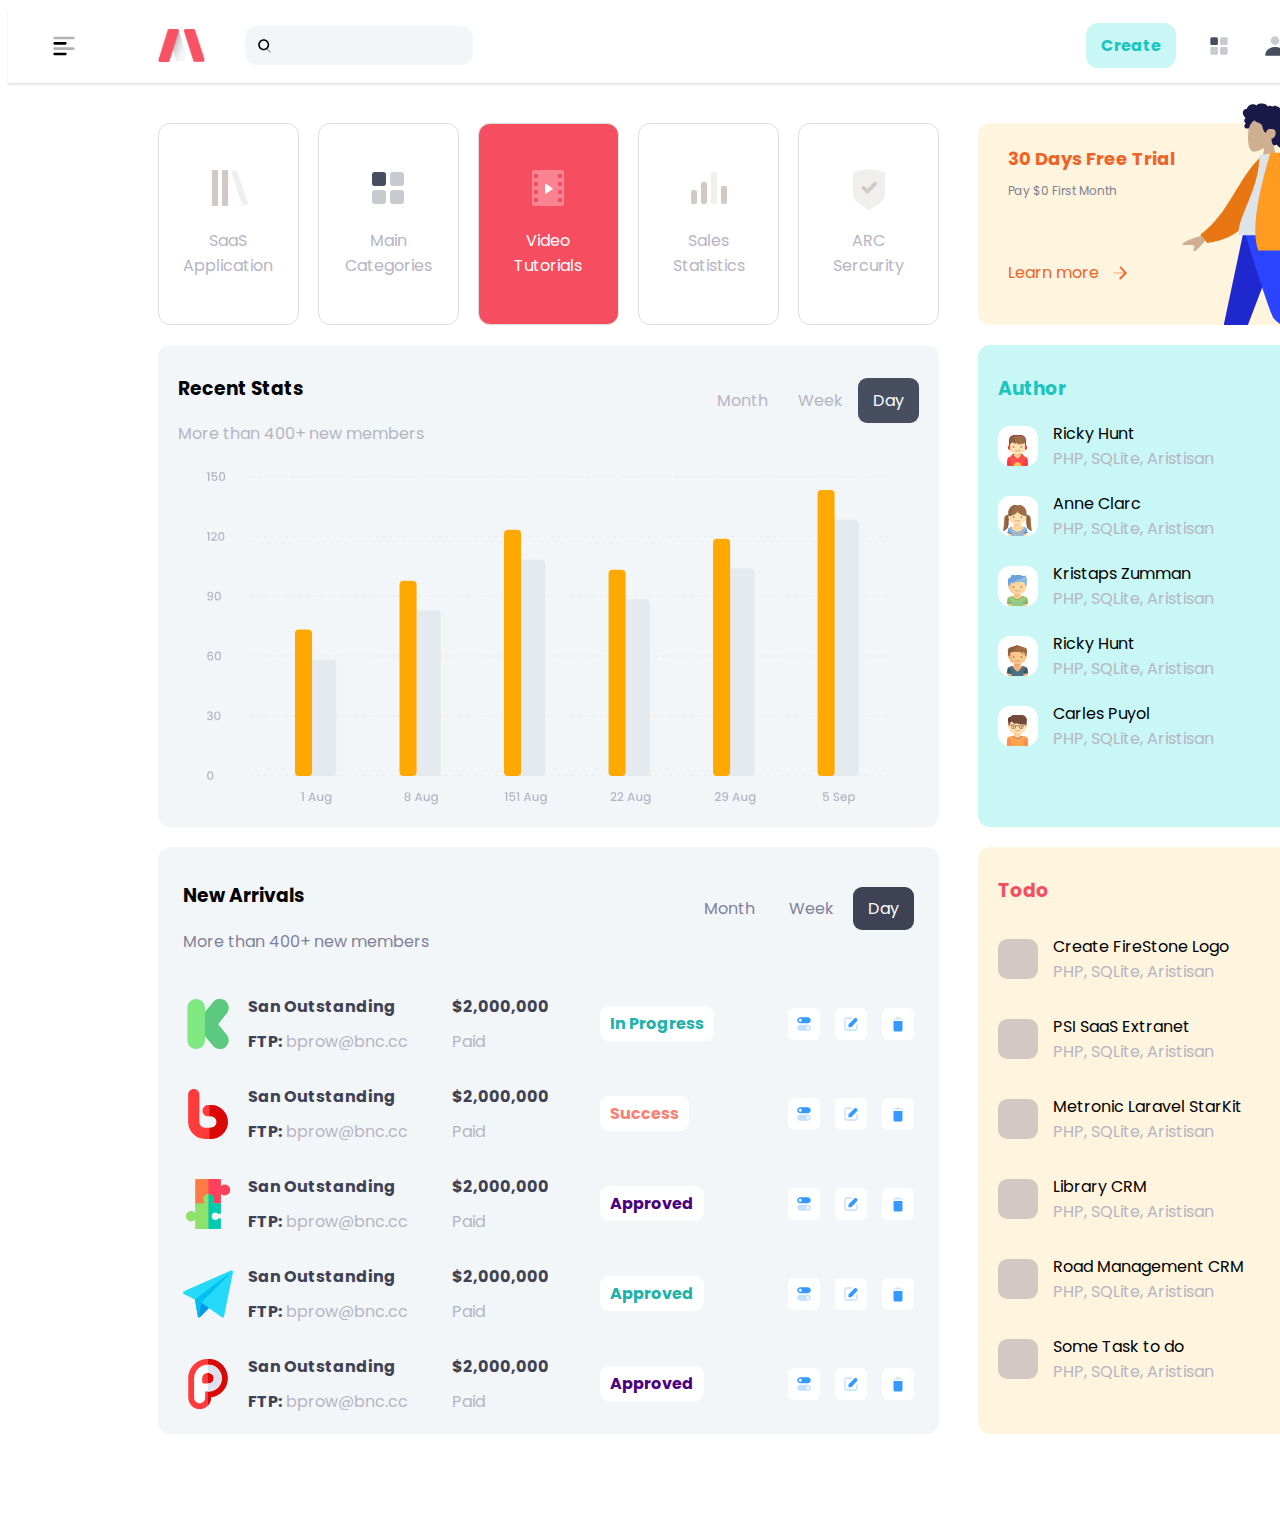
==== demo18/Demo18.html @ f14ca476 "first commit" ====
<html lang="en">

<head>
    <meta charset="UTF-8">
    <meta http-equiv="X-UA-Compatible" content="IE=edge">
    <meta name="viewport" content="width=device-width, initial-scale=1.0">
    <title>Document</title>
    <link rel="stylesheet" href="assets/style/pre.css">
    <link href='https://fonts.googleapis.com/css?family=Poppins' rel='stylesheet'>
    <link rel="stylesheet" href="assets/style/style.css">
</head>

<body>
    <div id="app">
        <header class="top-bar">
            <a href="" class="top-bar-toggle">
                <img src="assets/img/Align-left.svg" alt="">
            </a>
            <div class="top-bar-feature">
                <div class="top-bar-feature-left">
                    <a href="#" class="top-bar-feature-left-logo">
                        <img src="assets/img/Logo 1.svg" alt="">
                    </a>
                    <div class="top-bar-feature-left-searchbox">
                        <img src="assets/img/Search.svg" alt="">
                        <input type="search">
                    </div>
                </div>
                <div class="top-bar-feature-right">
                    <a href="#" class="top-bar-feature-right-create-button">Create</a>
                    <a href="#" class="top-bar-feature-right-icon">
                        <img src="assets/img/Layout-4-blocks.svg" alt="">
                    </a>
                    <a href="#" class="top-bar-feature-right-icon">
                        <img src="assets/img/User.svg" alt="">
                    </a>
                    <a href="#" class="top-bar-feature-right-number">
                        3
                    </a>
                </div>

            </div>
        </header>
        <div class="main">
            <div class="main-category">
                <div class="main-category-left">
                    <div class="main-category-left-item">
                        <img src="assets/img/Library.svg" alt="">
                        <p>SaaS <br> Application </p>
                    </div>
                    <div class="main-category-left-item">
                        <img src="assets/img/Layout-4-blocks.svg" alt="">
                        <p>Main <br> Categories </p>
                    </div>
                    <div class="main-category-left-item main-category-left-item-video">
                        <img src="assets/img/Movie.svg" alt="">
                        <p>Video <br> Tutorials </p>
                    </div>
                    <div class="main-category-left-item">
                        <img src="assets/img/Equalizer.svg" alt="">
                        <p>Sales<br> Statistics</p>
                    </div>
                    <div class="main-category-left-item">
                        <img src="assets/img/Shield-check.svg" alt="">
                        <p>ARC <br> Sercurity </p>
                    </div>
                </div>
                <div class="main-category-right">
                    <div class="main-category-right-img">
                        <img class="main-category-right-img-standing" src="assets/img/standing-23.svg" alt="">
                        <img class="main-category-right-img-bottom" src="assets/img/Skinny Jeans Walk.svg" alt="">
                    </div>
                    <h1>30 Days Free Trial</h1>
                    <p>Pay $0 First Month</p>
                    <a class="main-category-right-button" href="">
                        <span>
                        Learn more
                        </span>
                        <img src="assets/img/Arrow-right.svg" alt="">
                    </a>
                </div>
            </div>
            <div class="main-stats">
                <div class="main-stats-left">
                    <div class="main-stats-left-heading">
                        <div class="main-stats-left-heading-title">
                            <h3>Recent Stats</h3>
                            <span>More than 400+ new members</span>
                        </div>
                        <div class="main-stats-left-heading-button-group">
                            <button>Month</button>
                            <button>Week</button>
                            <button class="active">Day</button>
                        </div>
                    </div>
                    <div class="main-stats-left-chart">
                        <img src="assets/img/Chart.svg" alt="">
                    </div>
                </div>
                <div class="main-stats-right">
                    <div class="main-stats-right-heading">
                        <h3>Author</h3>
                        <button class="main-stats-right-heading-button">
                            <img src="assets/img/Dots.svg" alt="">
                        </button>
                    </div>
                    <a class="main-stats-right-item">
                        <img src="assets/img/stats-Icon.svg" alt="">
                        <div class="main-stats-right-item-content">
                            <p>Ricky Hunt</p>
                            <span>PHP, SQLite, Aristisan</span>
                        </div>
                    </a>
                    <a class="main-stats-right-item">
                        <img src="assets/img/stats-Icon1.svg" alt="">
                        <div class="main-stats-right-item-content">
                            <p>Anne Clarc</p>
                            <span>PHP, SQLite, Aristisan</span>
                        </div>
                    </a>
                    <a class="main-stats-right-item">
                        <img src="assets/img/stats-Icon2.svg" alt="">
                        <div class="main-stats-right-item-content">
                            <p>Kristaps Zumman</p>
                            <span>PHP, SQLite, Aristisan</span>
                        </div>
                    </a>
                    <a class="main-stats-right-item">
                        <img src="assets/img/stats-Icon3.svg" alt="">
                        <div class="main-stats-right-item-content">
                            <p>Ricky Hunt</p>
                            <span>PHP, SQLite, Aristisan</span>
                        </div>
                    </a>
                    <a class="main-stats-right-item">
                        <img src="assets/img/stats-Icon4.svg" alt="">
                        <div class="main-stats-right-item-content">
                            <p>Carles Puyol</p>
                            <span>PHP, SQLite, Aristisan</span>
                        </div>
                    </a>
                </div>
            </div>
            <div class="main-arrivals">
                <div class="main-arrivals-left">
                    <div class="main-arrivals-left-heading">
                        <div class="main-arrivals-left-heading-title">
                            <h3>New Arrivals</h3>
                            <span>More than 400+ new members</span>
                        </div>
                        <div class="main-arrivals-left-heading-button">
                            <a href="#">
                                Month
                            </a>
                            <a href="#">
                                Week
                            </a>
                            <a class="active" href="#">
                                Day
                            </a>
                        </div>
                    </div>
                    <div class="main-arrivals-left-item">
                        <div class="main-arrivals-left-item-left">
                            <img src="assets/img/arrivals-1.svg" alt="">
                            <div class="main-arrivals-left-item-left-text">
                                <p>San Outstanding</p>
                                <span><strong>FTP:</strong> bprow@bnc.cc</span>
                            </div>
                            <div class="main-arrivals-left-item-left-price">
                                <p>$2,000,000</p>
                                <span>Paid</span>
                            </div>
                        </div>
                        <div class="main-arrivals-left-item-right">
                            <a style="color:lightseagreen;" class="main-arrivals-left-item-right-button" href="">
                                In Progress
                            </a>
                            <a href="#" class="main-arrivals-left-item-right-icon">
                                <img src="assets/img/Settings.svg" alt="">
                            </a>
                            <a href="#" class="main-arrivals-left-item-right-icon">
                                <img src="assets/img/Write.svg" alt="">
                            </a>
                            <a href="#" class="main-arrivals-left-item-right-icon">
                                <img src="assets/img/Trash.svg" alt="">
                            </a>
                        </div>
                    </div>
                    <div class="main-arrivals-left-item">
                        <div class="main-arrivals-left-item-left">
                            <img src="assets/img/arrivals-2.svg" alt="">
                            <div class="main-arrivals-left-item-left-text">
                                <p>San Outstanding</p>
                                <span><strong>FTP:</strong> bprow@bnc.cc</span>
                            </div>
                            <div class="main-arrivals-left-item-left-price">
                                <p>$2,000,000</p>
                                <span>Paid</span>
                            </div>
                        </div>
                        <div class="main-arrivals-left-item-right">
                            <a style="color:salmon;" class="main-arrivals-left-item-right-button" href="">
                                Success
                            </a>
                            <a href="#" class="main-arrivals-left-item-right-icon">
                                <img src="assets/img/Settings.svg" alt="">
                            </a>
                            <a href="#" class="main-arrivals-left-item-right-icon">
                                <img src="assets/img/Write.svg" alt="">
                            </a>
                            <a href="#" class="main-arrivals-left-item-right-icon">
                                <img src="assets/img/Trash.svg" alt="">
                            </a>
                        </div>
                    </div>
                    <div class="main-arrivals-left-item">
                        <div class="main-arrivals-left-item-left">
                            <img src="assets/img/arrivals-3.svg" alt="">
                            <div class="main-arrivals-left-item-left-text">
                                <p>San Outstanding</p>
                                <span><strong>FTP:</strong> bprow@bnc.cc</span>
                            </div>
                            <div class="main-arrivals-left-item-left-price">
                                <p>$2,000,000</p>
                                <span>Paid</span>
                            </div>
                        </div>
                        <div class="main-arrivals-left-item-right">
                            <a class="main-arrivals-left-item-right-button" href="">
                                Approved
                            </a>
                            <a href="#" class="main-arrivals-left-item-right-icon">
                                <img src="assets/img/Settings.svg" alt="">
                            </a>
                            <a href="#" class="main-arrivals-left-item-right-icon">
                                <img src="assets/img/Write.svg" alt="">
                            </a>
                            <a href="#" class="main-arrivals-left-item-right-icon">
                                <img src="assets/img/Trash.svg" alt="">
                            </a>
                        </div>
                    </div>
                    <div class="main-arrivals-left-item">
                        <div class="main-arrivals-left-item-left">
                            <img src="assets/img/arrivals-4.svg" alt="">
                            <div class="main-arrivals-left-item-left-text">
                                <p>San Outstanding</p>
                                <span><strong>FTP:</strong> bprow@bnc.cc</span>
                            </div>
                            <div class="main-arrivals-left-item-left-price">
                                <p>$2,000,000</p>
                                <span>Paid</span>
                            </div>
                        </div>
                        <div class="main-arrivals-left-item-right">
                            <a style="color:lightseagreen;" class="main-arrivals-left-item-right-button" href="">
                                Approved
                            </a>
                            <a href="#" class="main-arrivals-left-item-right-icon">
                                <img src="assets/img/Settings.svg" alt="">
                            </a>
                            <a href="#" class="main-arrivals-left-item-right-icon">
                                <img src="assets/img/Write.svg" alt="">
                            </a>
                            <a href="#" class="main-arrivals-left-item-right-icon">
                                <img src="assets/img/Trash.svg" alt="">
                            </a>
                        </div>
                    </div>
                    <div class="main-arrivals-left-item">
                        <div class="main-arrivals-left-item-left">
                            <img src="assets/img/arrivals-5.svg" alt="">
                            <div class="main-arrivals-left-item-left-text">
                                <p>San Outstanding</p>
                                <span><strong>FTP:</strong> bprow@bnc.cc</span>
                            </div>
                            <div class="main-arrivals-left-item-left-price">
                                <p>$2,000,000</p>
                                <span>Paid</span>
                            </div>
                        </div>
                        <div class="main-arrivals-left-item-right">
                            <a class="main-arrivals-left-item-right-button" href="">
                                Approved
                            </a>
                            <a href="#" class="main-arrivals-left-item-right-icon">
                                <img src="assets/img/Settings.svg" alt="">
                            </a>
                            <a href="#" class="main-arrivals-left-item-right-icon">
                                <img src="assets/img/Write.svg" alt="">
                            </a>
                            <a href="#" class="main-arrivals-left-item-right-icon">
                                <img src="assets/img/Trash.svg" alt="">
                            </a>
                        </div>
                    </div>
                </div>
                <div class="main-arrivals-right">
                    <div class="main-arrivals-right-heading">
                        <h3>Todo</h3>
                    </div>
                    <div class="main-arrivals-right-item">
                        <img src="assets/img/Rectangle 172.svg" alt="">
                        <div class="main-arrivals-right-item-content">
                            <p>Create FireStone Logo</p>
                            <span>PHP, SQLite, Aristisan</span>
                        </div>
                        <a href="#" class="main-arrivals-right-item-button">
                            <img src="assets/img/Dots.svg" alt="">
                        </a>
                    </div>
                    <div class="main-arrivals-right-item">
                        <img src="assets/img/Rectangle 172.svg" alt="">
                        <div class="main-arrivals-right-item-content">
                            <p>PSI SaaS Extranet</p>
                            <span>PHP, SQLite, Aristisan</span>
                        </div>
                        <a href="#" class="main-arrivals-right-item-button">
                            <img src="assets/img/Dots.svg" alt="">
                        </a>
                    </div>
                    <div class="main-arrivals-right-item">
                        <img src="assets/img/Rectangle 172.svg" alt="">
                        <div class="main-arrivals-right-item-content">
                            <p>Metronic Laravel StarKit</p>
                            <span>PHP, SQLite, Aristisan</span>
                        </div>
                        <a href="#" class="main-arrivals-right-item-button">
                            <img src="assets/img/Dots.svg" alt="">
                        </a>
                    </div>
                    <div class="main-arrivals-right-item">
                        <img src="assets/img/Rectangle 172.svg" alt="">
                        <div class="main-arrivals-right-item-content">
                            <p>Library CRM</p>
                            <span>PHP, SQLite, Aristisan</span>
                        </div>
                        <a href="#" class="main-arrivals-right-item-button">
                            <img src="assets/img/Dots.svg" alt="">
                        </a>
                    </div>
                    <div class="main-arrivals-right-item">
                        <img src="assets/img/Rectangle 172.svg" alt="">
                        <div class="main-arrivals-right-item-content">
                            <p>Road Management CRM</p>
                            <span>PHP, SQLite, Aristisan</span>
                        </div>
                        <a href="#" class="main-arrivals-right-item-button">
                            <img src="assets/img/Dots.svg" alt="">
                        </a>
                    </div>
                    <div class="main-arrivals-right-item">
                        <img src="assets/img/Rectangle 172.svg" alt="">
                        <div class="main-arrivals-right-item-content">
                            <p>Some Task to do</p>
                            <span>PHP, SQLite, Aristisan</span>
                        </div>
                        <a href="#" class="main-arrivals-right-item-button">
                            <img src="assets/img/Dots.svg" alt="">
                        </a>
                    </div>
                </div>
            </div>
        </div>
    </div>
    </div>
</body>
<!-- THIS IS -->
</html>
---- demo18/assets/style/pre.css ----
:root {
    --left-col:781px;
    --right-col:380px;
    --black-text:#212121;
    --grey-text:#B5B5C3;
}
.my-btn {
    outline: none;
    border: none;
    padding: 5px 10px;
    background-color: transparent;
    color: var(--grey-text);
    border-radius: 9px;
}
.text-black {
    color: #212121;
}
.text-grey {
    color: #B5B5C3;
}
a {
    text-decoration: none;
}
button {
    font-family: "Poppins";
    font-size: 16px;
}
---- demo18/assets/style/style.css ----
* {
    box-sizing: border-box;
}
#app {
    width: 1500px;
    height: 1500px;
    font-family:'Poppins';
}

/* TOP BAR */
.top-bar {
    position: relative;
    padding: 15px 0;
    box-shadow: 0px 2px 2px 0px rgba(4,4,4,0.1);
}
.top-bar-toggle {
    position: absolute;
    left: 40px;
    top: 50%;
    transform: translateY(-50%);
}
.top-bar-toggle img {
    width:32px ;
}
.top-bar-feature {
    width: 1200px;
    margin: auto;
    display: flex;
    justify-content: space-between;
    align-items: center;
}
.top-bar-feature-left {
    display: flex;
    align-items: center;
}
.top-bar-feature-left-logo {
    margin-right: 40px;
}
.top-bar-feature-left-logo img {
    width: 47px;
}
.top-bar-feature-left-searchbox {
    padding: 10px;
    display: flex;
    align-items: center;
    border-radius: 12px;
    background: #F3F6F9;
}
.top-bar-feature-left-searchbox img {
    width: 19px;
    margin-right: 8px;
}
.top-bar-feature-left-searchbox input {
    color: #B5B5C3;
    outline: none;
    border: none;
    background-color: transparent;
}
.top-bar-feature-right {
    display: flex;
    align-items: center;
}
.top-bar-feature-right-create-button {
    display: block;
    text-decoration: none;
    padding: 10px 15px;
    background-color: #C9F7F5;
    border-radius: 12px;
    margin-right: 30px;
    color: #1BC5BD;
    font-weight: bolder;
}
.top-bar-feature-right-icon {
    display: block;
    margin-right: 30px;
}
.top-bar-feature-right-icon img {
    width: 26px;
}
.top-bar-feature-right-number {
    color: white;
    font-weight: bolder;
    text-decoration: none;
    padding: 10px 15px;
    background-color: #F64E60;
    border-radius: 12px;
}
/* MAIN */
.main {
    margin: auto;
    margin-top: 40px;
    width: 1200px;
}
.main-category {
    display: flex;
}
.main-category-left {
    display: flex;
    align-items: center;
    width: 781px;
    justify-content: space-between;
}
.main-category-left-item {
    padding:40px 0 30px;
    color: #B5B5C3;
    text-align: center;
    width: 18%;
    border: 1px solid #ddd;
    border-radius: 12px;
}
.main-category-left-item.main-category-left-item-video {
    color: white;
    background-color: #F64E60;
}
.main-category-left-item img {
    width: 48px;
}
.main-category-right {
    background-color:#FFF4DE ;
    width: 380px;
    margin-left: auto;
    position: relative;
    padding: 10px 30px;
    border-radius: 12px;
    /* height: 100%; */
}
.main-category-right h1{
    font-size: 18px;
    color: #EF6327;
    margin-bottom: 10px;
}
.main-category-right p{
    margin: 0;
    font-size: 12px;
    color: #80808F;
}
.main-category-right-img {
    position: absolute;
    bottom: 0;
    right: 0px;
}
.main-category-right-img-standing {
    right: 0px;
    position: absolute;
    top:-150px;
}
.main-category-right-button {
    color: #EF6327;
    display: flex;
    align-items: center;
    margin-top: 60px;
}
.main-category-right-button img {
    margin-left: 10px;
}
.main-stats {
    margin-top: 20px;
    display: flex;
    justify-content: space-between;
}
.main-stats-left {
    width: var(--left-col);
    padding: 10px 20px 20px;
    background-color: #F3F6F9;
    border-radius: 12px;
}
.main-stats-left-heading {
    display: flex;
    align-items: center;
    justify-content: space-between;
}
.main-stats-left-heading-title {

}
.main-stats-left-heading-title span {
    color: var(--grey-text);
}
.main-stats-left-heading-button-group {
    display: flex;
    align-items: center;
}
.main-stats-left-heading-button-group button {
    padding: 10px 15px;
    color: var(--grey-text);
    background-color: transparent;
    border: none;
    background: none;
    border-radius: 9px;
}
.main-stats-left-heading-button-group button.active {
    background-color:  #464E5F;
    color: white;
}
.main-stats-left-chart {
    margin-top: 20px;
}
.main-stats-left-chart img{
    display: block;
    margin: auto;
    width: 686px;
}
.main-stats-right {
    width: var(--right-col);
    border-radius: 12px;
    padding: 10px 20px 20px;
    background-color: #C9F7F5;
}
.main-stats-right-heading {
    display: flex;
    justify-content: space-between;
    align-items: center;
}
.main-stats-right-heading h3 {
    color: #1BC5BD;
}
.main-stats-right-heading button{
    border: none;
    outline: none;
    background-color: transparent;
    padding: 10px;
}
.main-stats-right-heading {
    display: flex;
    align-items: center;
}
.main-stats-right-heading {
}
.main-stats-right-item {
    display: flex;
    align-items: center;
    margin-bottom: 20px;
}
.main-stats-right-item  img {
    width: 40px;
}
.main-stats-right-item-content {
    margin-left: 15px;
}
.main-stats-right-item-content p {
    margin: 0;
}
.main-stats-right-item-content span {
    color: var(--grey-text);
}
.main-arrivals {
    margin-top: 20px;
    display: flex;
    justify-content: space-between;
    border-radius: 12px;
}
.main-arrivals-left {
    width: var(--left-col);
    padding: 15px 25px;
    background-color: #F3F6F9;
    border-radius: 12px;
}
.main-arrivals-left-heading {
    display: flex;
    justify-content: space-between;
    align-items: center;
    margin-bottom: 40px;
}
.main-arrivals-left-heading-title span{
    color: #7E8299;
}
.main-arrivals-left-heading-button a{
    color: #7E8299;
    padding: 10px 15px;
    border-radius: 9px;
}
.main-arrivals-left-heading-button a.active {
    background-color: 3F4254;
    color: white;
}
.main-arrivals-left-item {
    margin-top: 30px;
    display: flex;
    justify-content: space-between;
}
.main-arrivals-left-item p {
    margin:0;
    color: #3F4254;
    font-weight: bolder;
}
.main-arrivals-left-item-left {
    display: flex;
    align-items: center;
    width: 50%;
}
.main-arrivals-left-item-left img {
    width: 50px;
}
.main-arrivals-left-item-left p{
    margin-bottom: 10px;
}
.main-arrivals-left-item-left span {
    color: #B5B5C3;
}
.main-arrivals-left-item-left strong {
    color: #3F4254;
}
.main-arrivals-left-item-left-text {
    margin-left: 15px;
} 
.main-arrivals-left-item-left-price {
    margin-left: auto;
} 
.main-arrivals-left-item-right {
    display: flex;
    justify-content: flex-end;
    align-items: center;
    width: 43%;
}
.main-arrivals-left-item-right-button {
    margin-right: auto;
    padding: 5px 10px;
    color: indigo;
    background-color:#fff;
    border-radius: 9px;
    font-weight: bolder;
}
.main-arrivals-left-item-right-icon {
    margin-left: 15px;
    display: block;
    background-color:white;
    border-radius: 9px;
}
.main-arrivals-left-item-right-icon img{
    width: 32px;
}
.main-arrivals-right {
    width: var(--right-col);
    border-radius: 12px;
    padding: 10px 20px 20px;
    background-color: #FFF4DE;
}
.main-arrivals-right-heading {
    display: flex;
    justify-content: space-between;
    align-items: center;
}
.main-arrivals-right-heading h3 {
    color: #F64E60;
}
.main-arrivals-right-heading button{
    border: none;
    outline: none;
    background-color: transparent;
    padding: 10px;
}
.main-arrivals-right-heading {
    margin-bottom: 10px;
}
.main-arrivals-right-item {
    display: flex;
    align-items: center;
    margin-bottom: 30px;
}
.main-arrivals-right-item  img {
    width: 40px;
}
.main-arrivals-right-item-content {
    margin-left: 15px;
}
.main-arrivals-right-item-content p {
    margin: 0;
}
.main-arrivals-right-item-content span {
    color: var(--grey-text);
}
.main-arrivals-right-item-button{
    padding: 10px;
    margin-left: auto;
}
.main-arrivals-right-item-button img {
    width: 16px;
}
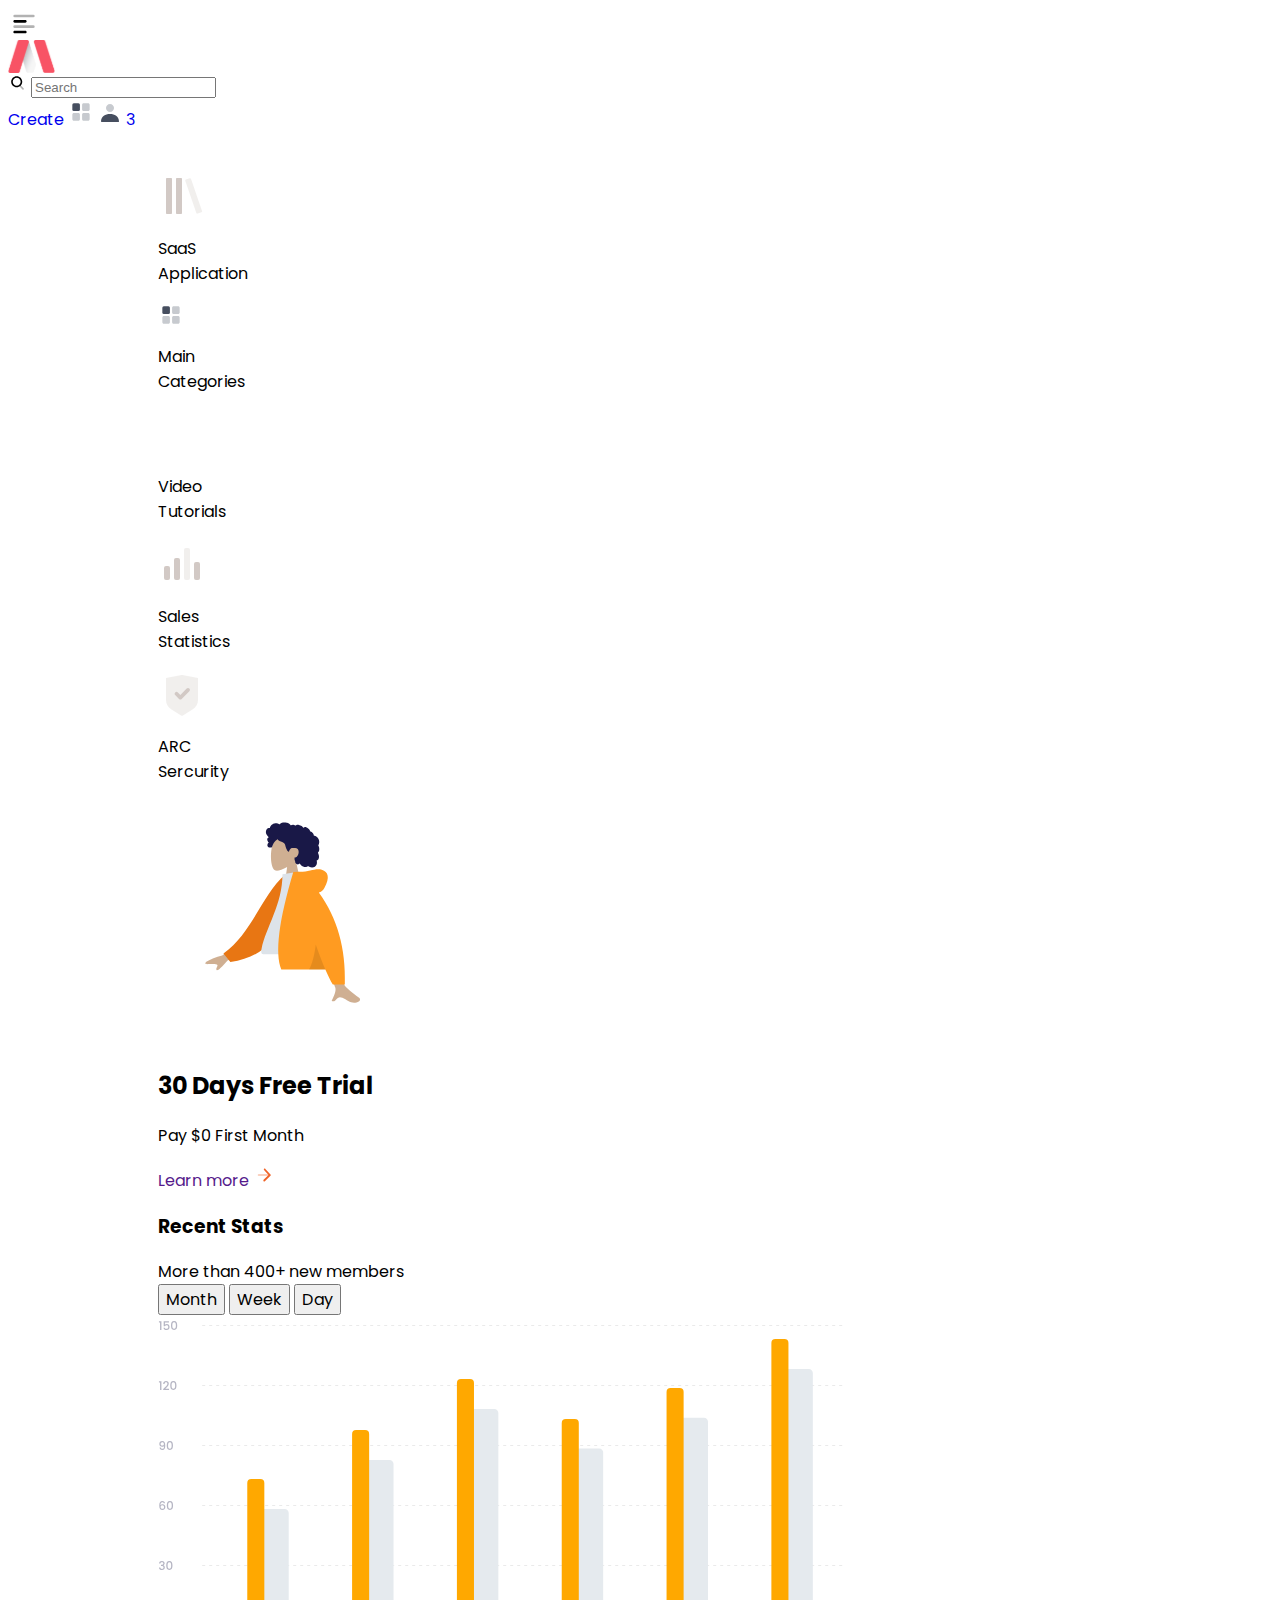
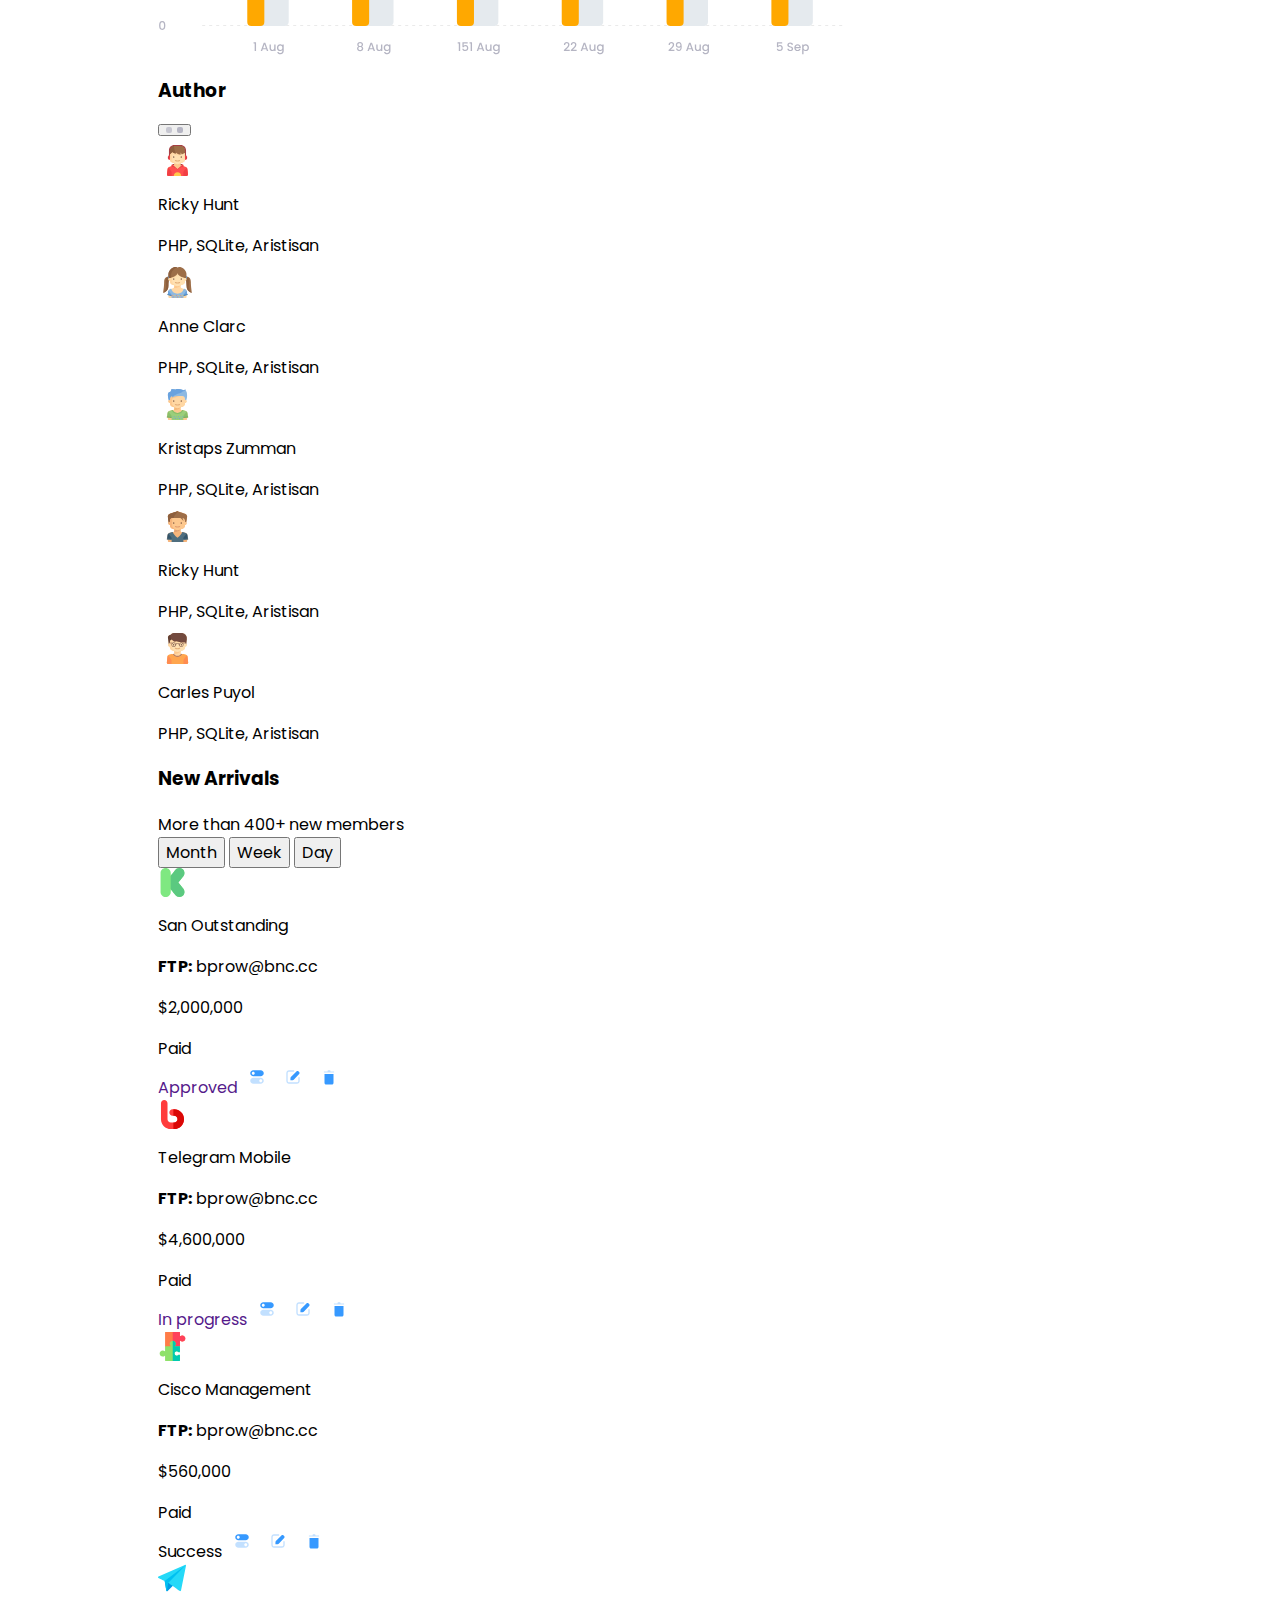
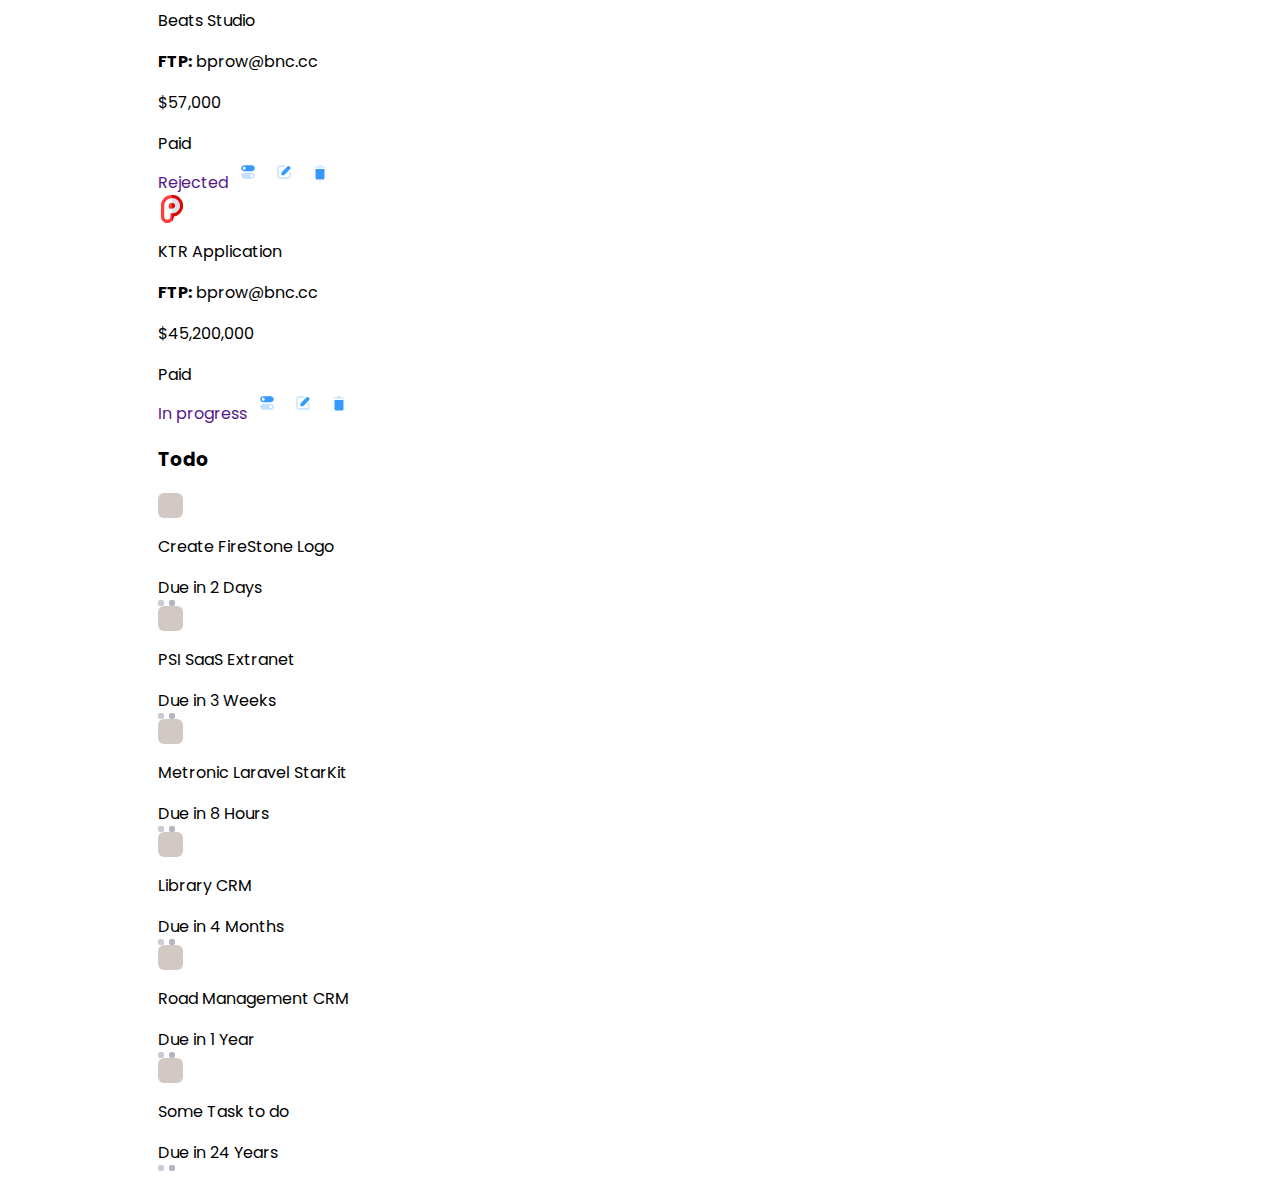
==== commit 71dbec7d: "finished" ====
--- a/demo18/Demo18.html
+++ b/demo18/Demo18.html
@@ -5,36 +5,36 @@
     <meta http-equiv="X-UA-Compatible" content="IE=edge">
     <meta name="viewport" content="width=device-width, initial-scale=1.0">
     <title>Document</title>
+    <link href='https://fonts.googleapis.com/css?family=Poppins' rel='stylesheet'>
     <link rel="stylesheet" href="assets/style/pre.css">
-    <link href='https://fonts.googleapis.com/css?family=Poppins' rel='stylesheet'>
     <link rel="stylesheet" href="assets/style/style.css">
 </head>
 
 <body>
     <div id="app">
-        <header class="top-bar">
-            <a href="" class="top-bar-toggle">
-                <img src="assets/img/Align-left.svg" alt="">
-            </a>
-            <div class="top-bar-feature">
-                <div class="top-bar-feature-left">
-                    <a href="#" class="top-bar-feature-left-logo">
+        <header class="top-menu">
+            <div class="top-menu-feature">
+                <a href="" class="top-menu-toggle">
+                    <img src="assets/img/Align-left.svg" alt="">
+                </a>
+                <div class="top-menu-feature-left">
+                    <a href="#" class="top-menu-logo">
                         <img src="assets/img/Logo 1.svg" alt="">
                     </a>
-                    <div class="top-bar-feature-left-searchbox">
+                    <div class="top-menu-searchbox">
                         <img src="assets/img/Search.svg" alt="">
-                        <input type="search">
-                    </div>
-                </div>
-                <div class="top-bar-feature-right">
-                    <a href="#" class="top-bar-feature-right-create-button">Create</a>
-                    <a href="#" class="top-bar-feature-right-icon">
+                        <input placeholder="Search" type="search">
+                    </div>
+                </div>
+                <div class="top-menu-feature-right">
+                    <a href="#" class="top-menu-create-button">Create</a>
+                    <a href="#" class="top-menu-icon">
                         <img src="assets/img/Layout-4-blocks.svg" alt="">
                     </a>
-                    <a href="#" class="top-bar-feature-right-icon">
+                    <a href="#" class="top-menu-icon">
                         <img src="assets/img/User.svg" alt="">
                     </a>
-                    <a href="#" class="top-bar-feature-right-number">
+                    <a href="#" class="top-menu-number">
                         3
                     </a>
                 </div>
@@ -42,326 +42,326 @@
             </div>
         </header>
         <div class="main">
-            <div class="main-category">
-                <div class="main-category-left">
-                    <div class="main-category-left-item">
+            <section class="category">
+                <div class="category-topic">
+                    <a class="category-item">
                         <img src="assets/img/Library.svg" alt="">
                         <p>SaaS <br> Application </p>
-                    </div>
-                    <div class="main-category-left-item">
+                    </a>
+                    <a class="category-item">
                         <img src="assets/img/Layout-4-blocks.svg" alt="">
                         <p>Main <br> Categories </p>
-                    </div>
-                    <div class="main-category-left-item main-category-left-item-video">
+                    </a>
+                    <a class="category-item category-video">
                         <img src="assets/img/Movie.svg" alt="">
                         <p>Video <br> Tutorials </p>
-                    </div>
-                    <div class="main-category-left-item">
+                    </a>
+                    <a class="category-item">
                         <img src="assets/img/Equalizer.svg" alt="">
                         <p>Sales<br> Statistics</p>
-                    </div>
-                    <div class="main-category-left-item">
+                    </a>
+                    <a class="category-item">
                         <img src="assets/img/Shield-check.svg" alt="">
                         <p>ARC <br> Sercurity </p>
-                    </div>
-                </div>
-                <div class="main-category-right">
-                    <div class="main-category-right-img">
-                        <img class="main-category-right-img-standing" src="assets/img/standing-23.svg" alt="">
-                        <img class="main-category-right-img-bottom" src="assets/img/Skinny Jeans Walk.svg" alt="">
-                    </div>
-                    <h1>30 Days Free Trial</h1>
+                    </a>
+                </div>
+                <div class="category-panel">
+                    <div class="category-billboard">
+                        <img class="category-billboard-standing" src="assets/img/standing-23.svg" alt="">
+                        <img class="category-billboard-bottom" src="assets/img/bottom.svg" alt="">
+                    </div>
+                    <h2>30 Days Free Trial</h2>
                     <p>Pay $0 First Month</p>
-                    <a class="main-category-right-button" href="">
+                    <a class="category-panel-button" href="">
                         <span>
                         Learn more
                         </span>
                         <img src="assets/img/Arrow-right.svg" alt="">
                     </a>
                 </div>
-            </div>
-            <div class="main-stats">
-                <div class="main-stats-left">
-                    <div class="main-stats-left-heading">
-                        <div class="main-stats-left-heading-title">
+            </section>
+            <section class="stats">
+                <div class="stats-billboard">
+                    <div class="stats-billboard-heading">
+                        <div class="stats-billboard-title">
                             <h3>Recent Stats</h3>
                             <span>More than 400+ new members</span>
                         </div>
-                        <div class="main-stats-left-heading-button-group">
+                        <div class="stats-billboard-button-group">
                             <button>Month</button>
                             <button>Week</button>
                             <button class="active">Day</button>
                         </div>
                     </div>
-                    <div class="main-stats-left-chart">
+                    <div class="stats-chart">
                         <img src="assets/img/Chart.svg" alt="">
                     </div>
                 </div>
-                <div class="main-stats-right">
-                    <div class="main-stats-right-heading">
+                <div class="stats-author">
+                    <div class="stats-author-heading">
                         <h3>Author</h3>
-                        <button class="main-stats-right-heading-button">
+                        <button >
                             <img src="assets/img/Dots.svg" alt="">
                         </button>
                     </div>
-                    <a class="main-stats-right-item">
-                        <img src="assets/img/stats-Icon.svg" alt="">
-                        <div class="main-stats-right-item-content">
-                            <p>Ricky Hunt</p>
-                            <span>PHP, SQLite, Aristisan</span>
-                        </div>
-                    </a>
-                    <a class="main-stats-right-item">
-                        <img src="assets/img/stats-Icon1.svg" alt="">
-                        <div class="main-stats-right-item-content">
-                            <p>Anne Clarc</p>
-                            <span>PHP, SQLite, Aristisan</span>
-                        </div>
-                    </a>
-                    <a class="main-stats-right-item">
-                        <img src="assets/img/stats-Icon2.svg" alt="">
-                        <div class="main-stats-right-item-content">
-                            <p>Kristaps Zumman</p>
-                            <span>PHP, SQLite, Aristisan</span>
-                        </div>
-                    </a>
-                    <a class="main-stats-right-item">
-                        <img src="assets/img/stats-Icon3.svg" alt="">
-                        <div class="main-stats-right-item-content">
-                            <p>Ricky Hunt</p>
-                            <span>PHP, SQLite, Aristisan</span>
-                        </div>
-                    </a>
-                    <a class="main-stats-right-item">
-                        <img src="assets/img/stats-Icon4.svg" alt="">
-                        <div class="main-stats-right-item-content">
-                            <p>Carles Puyol</p>
-                            <span>PHP, SQLite, Aristisan</span>
-                        </div>
-                    </a>
-                </div>
-            </div>
-            <div class="main-arrivals">
-                <div class="main-arrivals-left">
-                    <div class="main-arrivals-left-heading">
-                        <div class="main-arrivals-left-heading-title">
+                    <div class="stats-author-list">
+                        <a class="stats-author-item">
+                            <img src="assets/img/stats-Icon.svg" alt="">
+                            <div class="stats-author-infor">
+                                <p>Ricky Hunt</p>
+                                <span>PHP, SQLite, Aristisan</span>
+                            </div>
+                        </a>
+                        <a class="stats-author-item">
+                            <img src="assets/img/stats-Icon1.svg" alt="">
+                            <div class="stats-author-infor">
+                                <p>Anne Clarc</p>
+                                <span>PHP, SQLite, Aristisan</span>
+                            </div>
+                        </a>
+                        <a class="stats-author-item">
+                            <img src="assets/img/stats-Icon2.svg" alt="">
+                            <div class="stats-author-infor">
+                                <p>Kristaps Zumman</p>
+                                <span>PHP, SQLite, Aristisan</span>
+                            </div>
+                        </a>
+                        <a class="stats-author-item">
+                            <img src="assets/img/stats-Icon3.svg" alt="">
+                            <div class="stats-author-infor">
+                                <p>Ricky Hunt</p>
+                                <span>PHP, SQLite, Aristisan</span>
+                            </div>
+                        </a>
+                        <a class="stats-author-item">
+                            <img src="assets/img/stats-Icon4.svg" alt="">
+                            <div class="stats-author-infor">
+                                <p>Carles Puyol</p>
+                                <span>PHP, SQLite, Aristisan</span>
+                            </div>
+                        </a>
+                    </div>
+                </div>
+            </section>
+            <section class="arrivals">
+                <div class="arrivals-list">
+                    <div class="arrivals-list-heading">
+                        <div class="arrivals-list-heading-title">
                             <h3>New Arrivals</h3>
                             <span>More than 400+ new members</span>
                         </div>
-                        <div class="main-arrivals-left-heading-button">
-                            <a href="#">
-                                Month
-                            </a>
-                            <a href="#">
-                                Week
-                            </a>
-                            <a class="active" href="#">
-                                Day
-                            </a>
-                        </div>
-                    </div>
-                    <div class="main-arrivals-left-item">
-                        <div class="main-arrivals-left-item-left">
-                            <img src="assets/img/arrivals-1.svg" alt="">
-                            <div class="main-arrivals-left-item-left-text">
-                                <p>San Outstanding</p>
-                                <span><strong>FTP:</strong> bprow@bnc.cc</span>
-                            </div>
-                            <div class="main-arrivals-left-item-left-price">
-                                <p>$2,000,000</p>
-                                <span>Paid</span>
-                            </div>
-                        </div>
-                        <div class="main-arrivals-left-item-right">
-                            <a style="color:lightseagreen;" class="main-arrivals-left-item-right-button" href="">
-                                In Progress
-                            </a>
-                            <a href="#" class="main-arrivals-left-item-right-icon">
-                                <img src="assets/img/Settings.svg" alt="">
-                            </a>
-                            <a href="#" class="main-arrivals-left-item-right-icon">
-                                <img src="assets/img/Write.svg" alt="">
-                            </a>
-                            <a href="#" class="main-arrivals-left-item-right-icon">
-                                <img src="assets/img/Trash.svg" alt="">
-                            </a>
-                        </div>
-                    </div>
-                    <div class="main-arrivals-left-item">
-                        <div class="main-arrivals-left-item-left">
-                            <img src="assets/img/arrivals-2.svg" alt="">
-                            <div class="main-arrivals-left-item-left-text">
-                                <p>San Outstanding</p>
-                                <span><strong>FTP:</strong> bprow@bnc.cc</span>
-                            </div>
-                            <div class="main-arrivals-left-item-left-price">
-                                <p>$2,000,000</p>
-                                <span>Paid</span>
-                            </div>
-                        </div>
-                        <div class="main-arrivals-left-item-right">
-                            <a style="color:salmon;" class="main-arrivals-left-item-right-button" href="">
-                                Success
-                            </a>
-                            <a href="#" class="main-arrivals-left-item-right-icon">
-                                <img src="assets/img/Settings.svg" alt="">
-                            </a>
-                            <a href="#" class="main-arrivals-left-item-right-icon">
-                                <img src="assets/img/Write.svg" alt="">
-                            </a>
-                            <a href="#" class="main-arrivals-left-item-right-icon">
-                                <img src="assets/img/Trash.svg" alt="">
-                            </a>
-                        </div>
-                    </div>
-                    <div class="main-arrivals-left-item">
-                        <div class="main-arrivals-left-item-left">
-                            <img src="assets/img/arrivals-3.svg" alt="">
-                            <div class="main-arrivals-left-item-left-text">
-                                <p>San Outstanding</p>
-                                <span><strong>FTP:</strong> bprow@bnc.cc</span>
-                            </div>
-                            <div class="main-arrivals-left-item-left-price">
-                                <p>$2,000,000</p>
-                                <span>Paid</span>
-                            </div>
-                        </div>
-                        <div class="main-arrivals-left-item-right">
-                            <a class="main-arrivals-left-item-right-button" href="">
-                                Approved
-                            </a>
-                            <a href="#" class="main-arrivals-left-item-right-icon">
-                                <img src="assets/img/Settings.svg" alt="">
-                            </a>
-                            <a href="#" class="main-arrivals-left-item-right-icon">
-                                <img src="assets/img/Write.svg" alt="">
-                            </a>
-                            <a href="#" class="main-arrivals-left-item-right-icon">
-                                <img src="assets/img/Trash.svg" alt="">
-                            </a>
-                        </div>
-                    </div>
-                    <div class="main-arrivals-left-item">
-                        <div class="main-arrivals-left-item-left">
-                            <img src="assets/img/arrivals-4.svg" alt="">
-                            <div class="main-arrivals-left-item-left-text">
-                                <p>San Outstanding</p>
-                                <span><strong>FTP:</strong> bprow@bnc.cc</span>
-                            </div>
-                            <div class="main-arrivals-left-item-left-price">
-                                <p>$2,000,000</p>
-                                <span>Paid</span>
-                            </div>
-                        </div>
-                        <div class="main-arrivals-left-item-right">
-                            <a style="color:lightseagreen;" class="main-arrivals-left-item-right-button" href="">
-                                Approved
-                            </a>
-                            <a href="#" class="main-arrivals-left-item-right-icon">
-                                <img src="assets/img/Settings.svg" alt="">
-                            </a>
-                            <a href="#" class="main-arrivals-left-item-right-icon">
-                                <img src="assets/img/Write.svg" alt="">
-                            </a>
-                            <a href="#" class="main-arrivals-left-item-right-icon">
-                                <img src="assets/img/Trash.svg" alt="">
-                            </a>
-                        </div>
-                    </div>
-                    <div class="main-arrivals-left-item">
-                        <div class="main-arrivals-left-item-left">
-                            <img src="assets/img/arrivals-5.svg" alt="">
-                            <div class="main-arrivals-left-item-left-text">
-                                <p>San Outstanding</p>
-                                <span><strong>FTP:</strong> bprow@bnc.cc</span>
-                            </div>
-                            <div class="main-arrivals-left-item-left-price">
-                                <p>$2,000,000</p>
-                                <span>Paid</span>
-                            </div>
-                        </div>
-                        <div class="main-arrivals-left-item-right">
-                            <a class="main-arrivals-left-item-right-button" href="">
-                                Approved
-                            </a>
-                            <a href="#" class="main-arrivals-left-item-right-icon">
-                                <img src="assets/img/Settings.svg" alt="">
-                            </a>
-                            <a href="#" class="main-arrivals-left-item-right-icon">
-                                <img src="assets/img/Write.svg" alt="">
-                            </a>
-                            <a href="#" class="main-arrivals-left-item-right-icon">
-                                <img src="assets/img/Trash.svg" alt="">
-                            </a>
-                        </div>
-                    </div>
-                </div>
-                <div class="main-arrivals-right">
-                    <div class="main-arrivals-right-heading">
+                        <div class="primary-button-group">
+                            <button>Month</button>
+                            <button>Week</button>
+                            <button class="active">Day</button>
+                        </div>
+                    </div>
+                    <div class="arrivals-content">
+                        <div class="arrivals-card">
+                            <div class="arrivals-card-item">
+                                <img src="assets/img/arrivals-1.svg" alt="">
+                                <div class="arrivals-card-text">
+                                    <p>San Outstanding</p>
+                                    <span><strong>FTP:</strong> bprow@bnc.cc</span>
+                                </div>
+                                <div class="arrivals-card-price">
+                                    <p>$2,000,000</p>
+                                    <span>Paid</span>
+                                </div>
+                            </div>
+                            <div class="arrivals-controls">
+                                <a  class="arrivals-controls-button approve bg-approved" href="">
+                                    Approved
+                                </a>
+                                <a href="#" class="arrivals-controls-icon">
+                                    <img src="assets/img/Settings.svg" alt="">
+                                </a>
+                                <a href="#" class="arrivals-controls-icon">
+                                    <img src="assets/img/Write.svg" alt="">
+                                </a>
+                                <a href="#" class="arrivals-controls-icon">
+                                    <img src="assets/img/Trash.svg" alt="">
+                                </a>
+                            </div>
+                        </div>
+                        <div class="arrivals-card">
+                            <div class="arrivals-card-item">
+                                <img src="assets/img/arrivals-2.svg" alt="">
+                                <div class="arrivals-card-text">
+                                    <p>Telegram Mobile</p>
+                                    <span><strong>FTP:</strong> bprow@bnc.cc</span>
+                                </div>
+                                <div class="arrivals-card-price">
+                                    <p>$4,600,000</p>
+                                    <span>Paid</span>
+                                </div>
+                            </div>
+                            <div class="arrivals-controls">
+                                <a  class="arrivals-controls-button inprogress bg-inprogress" href="">
+                                    In progress
+                                </a>
+                                <a href="#" class="arrivals-controls-icon">
+                                    <img src="assets/img/Settings.svg" alt="">
+                                </a>
+                                <a href="#" class="arrivals-controls-icon">
+                                    <img src="assets/img/Write.svg" alt="">
+                                </a>
+                                <a href="#" class="arrivals-controls-icon">
+                                    <img src="assets/img/Trash.svg" alt="">
+                                </a>
+                            </div>
+                        </div>
+                        <div class="arrivals-card">
+                            <div class="arrivals-card-item">
+                                <img src="assets/img/arrivals-3.svg" alt="">
+                                <div class="arrivals-card-text">
+                                    <p>Cisco Management</p>
+                                    <span><strong>FTP:</strong> bprow@bnc.cc</span>
+                                </div>
+                                <div class="arrivals-card-price">
+                                    <p>$560,000</p>
+                                    <span>Paid</span>
+                                </div>
+                            </div>
+                            <div class="arrivals-controls">
+                                <a class="arrivals-controls-button success bg-success">
+                                    Success
+                                </a>
+                                <a href="#" class="arrivals-controls-icon">
+                                    <img src="assets/img/Settings.svg" alt="">
+                                </a>
+                                <a href="#" class="arrivals-controls-icon">
+                                    <img src="assets/img/Write.svg" alt="">
+                                </a>
+                                <a href="#" class="arrivals-controls-icon">
+                                    <img src="assets/img/Trash.svg" alt="">
+                                </a>
+                            </div>
+                        </div>
+                        <div class="arrivals-card">
+                            <div class="arrivals-card-item">
+                                <img src="assets/img/arrivals-4.svg" alt="">
+                                <div class="arrivals-card-text">
+                                    <p>Beats Studio</p>
+                                    <span><strong>FTP:</strong> bprow@bnc.cc</span>
+                                </div>
+                                <div class="arrivals-card-price">
+                                    <p>$57,000</p>
+                                    <span>Paid</span>
+                                </div>
+                            </div>
+                            <div class="arrivals-controls">
+                                <a class="arrivals-controls-button bg-rejected rejected" href="">
+                                    Rejected
+                                </a>
+                                <a href="#" class="arrivals-controls-icon">
+                                    <img src="assets/img/Settings.svg" alt="">
+                                </a>
+                                <a href="#" class="arrivals-controls-icon">
+                                    <img src="assets/img/Write.svg" alt="">
+                                </a>
+                                <a href="#" class="arrivals-controls-icon">
+                                    <img src="assets/img/Trash.svg" alt="">
+                                </a>
+                            </div>
+                        </div>
+                        <div class="arrivals-card">
+                            <div class="arrivals-card-item">
+                                <img src="assets/img/arrivals-5.svg" alt="">
+                                <div class="arrivals-card-text">
+                                    <p>KTR Application</p>
+                                    <span><strong>FTP:</strong> bprow@bnc.cc</span>
+                                </div>
+                                <div class="arrivals-card-price">
+                                    <p>$45,200,000</p>
+                                    <span>Paid</span>
+                                </div>
+                            </div>
+                            <div class="arrivals-controls">
+                                <a class="arrivals-controls-button bg-inprogress inprogress" href="">
+                                    In progress
+                                </a>
+                                <a href="#" class="arrivals-controls-icon">
+                                    <img src="assets/img/Settings.svg" alt="">
+                                </a>
+                                <a href="#" class="arrivals-controls-icon">
+                                    <img src="assets/img/Write.svg" alt="">
+                                </a>
+                                <a href="#" class="arrivals-controls-icon">
+                                    <img src="assets/img/Trash.svg" alt="">
+                                </a>
+                            </div>
+                        </div>
+                    </div>
+                </div>
+                <div class="arrivals-todo">
+                    <div class="arrivals-todo-heading">
                         <h3>Todo</h3>
                     </div>
-                    <div class="main-arrivals-right-item">
-                        <img src="assets/img/Rectangle 172.svg" alt="">
-                        <div class="main-arrivals-right-item-content">
-                            <p>Create FireStone Logo</p>
-                            <span>PHP, SQLite, Aristisan</span>
-                        </div>
-                        <a href="#" class="main-arrivals-right-item-button">
-                            <img src="assets/img/Dots.svg" alt="">
-                        </a>
-                    </div>
-                    <div class="main-arrivals-right-item">
-                        <img src="assets/img/Rectangle 172.svg" alt="">
-                        <div class="main-arrivals-right-item-content">
-                            <p>PSI SaaS Extranet</p>
-                            <span>PHP, SQLite, Aristisan</span>
-                        </div>
-                        <a href="#" class="main-arrivals-right-item-button">
-                            <img src="assets/img/Dots.svg" alt="">
-                        </a>
-                    </div>
-                    <div class="main-arrivals-right-item">
-                        <img src="assets/img/Rectangle 172.svg" alt="">
-                        <div class="main-arrivals-right-item-content">
-                            <p>Metronic Laravel StarKit</p>
-                            <span>PHP, SQLite, Aristisan</span>
-                        </div>
-                        <a href="#" class="main-arrivals-right-item-button">
-                            <img src="assets/img/Dots.svg" alt="">
-                        </a>
-                    </div>
-                    <div class="main-arrivals-right-item">
-                        <img src="assets/img/Rectangle 172.svg" alt="">
-                        <div class="main-arrivals-right-item-content">
-                            <p>Library CRM</p>
-                            <span>PHP, SQLite, Aristisan</span>
-                        </div>
-                        <a href="#" class="main-arrivals-right-item-button">
-                            <img src="assets/img/Dots.svg" alt="">
-                        </a>
-                    </div>
-                    <div class="main-arrivals-right-item">
-                        <img src="assets/img/Rectangle 172.svg" alt="">
-                        <div class="main-arrivals-right-item-content">
-                            <p>Road Management CRM</p>
-                            <span>PHP, SQLite, Aristisan</span>
-                        </div>
-                        <a href="#" class="main-arrivals-right-item-button">
-                            <img src="assets/img/Dots.svg" alt="">
-                        </a>
-                    </div>
-                    <div class="main-arrivals-right-item">
-                        <img src="assets/img/Rectangle 172.svg" alt="">
-                        <div class="main-arrivals-right-item-content">
-                            <p>Some Task to do</p>
-                            <span>PHP, SQLite, Aristisan</span>
-                        </div>
-                        <a href="#" class="main-arrivals-right-item-button">
-                            <img src="assets/img/Dots.svg" alt="">
-                        </a>
-                    </div>
-                </div>
-            </div>
+                    <div class="arrivals-todo-list">
+                        <div class="arrivals-todo-item">
+                            <img src="assets/img/Rectangle 172.svg" alt="">
+                            <div class="arrivals-todo-infor">
+                                <p>Create FireStone Logo</p>
+                                <span>Due in 2 Days</span>
+                            </div>
+                            <a href="#" class="arrivals-todo-button">
+                                <img src="assets/img/Dots.svg" alt="">
+                            </a>
+                        </div>
+                        <div class="arrivals-todo-item">
+                            <img src="assets/img/Rectangle 172.svg" alt="">
+                            <div class="arrivals-todo-infor">
+                                <p>PSI SaaS Extranet</p>
+                                <span>Due in 3 Weeks</span>
+                            </div>
+                            <a href="#" class="arrivals-todo-button">
+                                <img src="assets/img/Dots.svg" alt="">
+                            </a>
+                        </div>
+                        <div class="arrivals-todo-item">
+                            <img src="assets/img/Rectangle 172.svg" alt="">
+                            <div class="arrivals-todo-infor">
+                                <p>Metronic Laravel StarKit</p>
+                                <span>Due in 8 Hours</span>
+                            </div>
+                            <a href="#" class="arrivals-todo-button">
+                                <img src="assets/img/Dots.svg" alt="">
+                            </a>
+                        </div>
+                        <div class="arrivals-todo-item">
+                            <img src="assets/img/Rectangle 172.svg" alt="">
+                            <div class="arrivals-todo-infor">
+                                <p>Library CRM</p>
+                                <span>Due in 4 Months</span>
+                            </div>
+                            <a href="#" class="arrivals-todo-button">
+                                <img src="assets/img/Dots.svg" alt="">
+                            </a>
+                        </div>
+                        <div class="arrivals-todo-item">
+                            <img src="assets/img/Rectangle 172.svg" alt="">
+                            <div class="arrivals-todo-infor">
+                                <p>Road Management CRM</p>
+                                <span>Due in 1 Year</span>
+                            </div>
+                            <a href="#" class="arrivals-todo-button">
+                                <img src="assets/img/Dots.svg" alt="">
+                            </a>
+                        </div>
+                        <div class="arrivals-todo-item">
+                            <img src="assets/img/Rectangle 172.svg" alt="">
+                            <div class="arrivals-todo-infor">
+                                <p>Some Task to do</p>
+                                <span>Due in 24 Years</span>
+                            </div>
+                            <a href="#" class="arrivals-todo-button">
+                                <img src="assets/img/Dots.svg" alt="">
+                            </a>
+                        </div>
+                    </div>
+                </div>
+            </section>
         </div>
     </div>
     </div>
